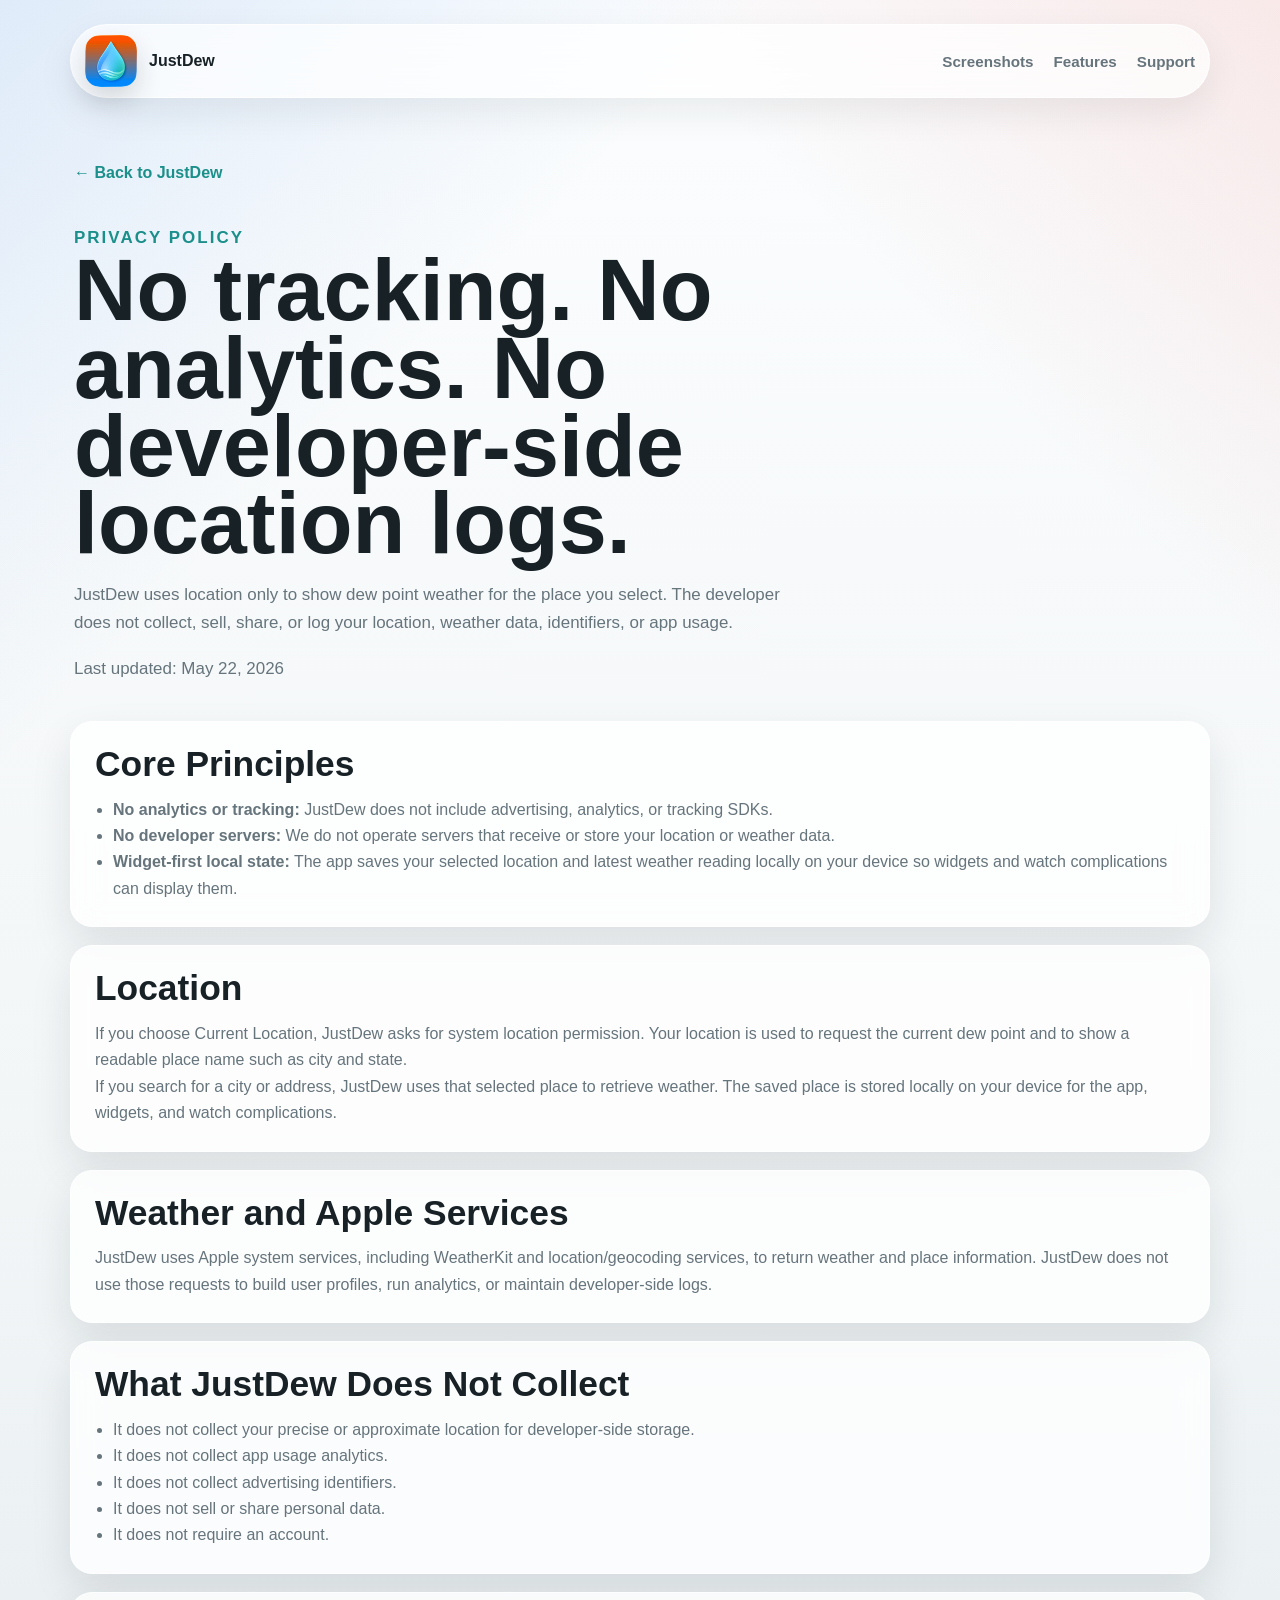
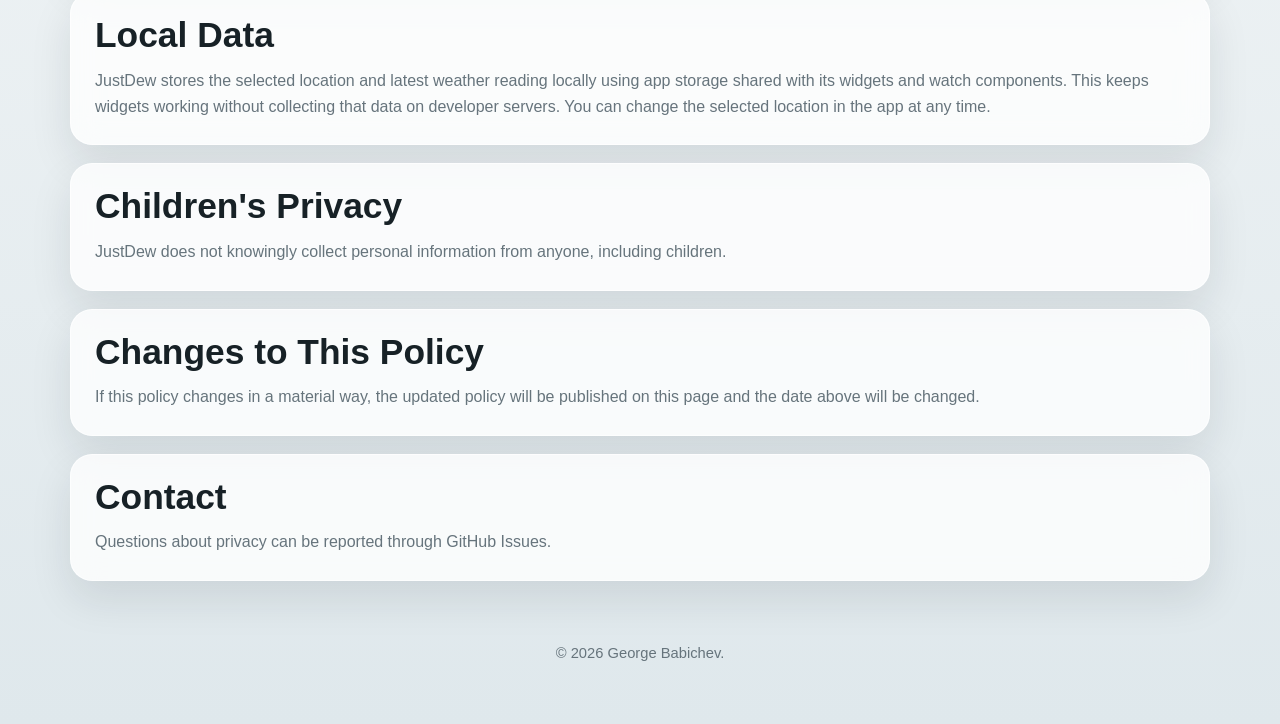
==== docs/PrivacyPolicy.html @ 36a2571c "Added docs" ====
<!DOCTYPE html>
<html lang="en">
<head>
  <meta charset="UTF-8">
  <meta name="viewport" content="width=device-width, initial-scale=1.0">
  <title>JustDew Privacy Policy</title>
  <meta
    name="description"
    content="Privacy policy for JustDew, a dew point weather app that does not collect analytics, tracking data, or developer-side location logs."
  >
  <meta name="theme-color" media="(prefers-color-scheme: light)" content="#f6f8f9">
  <meta name="theme-color" media="(prefers-color-scheme: dark)" content="#101417">
  <link rel="icon" type="image/png" href="./icon.png">
  <link rel="apple-touch-icon" href="./icon.png">
  <link rel="stylesheet" href="./styles.css">
</head>
<body class="info-page">
  <div class="info-shell">
    <nav class="topbar" aria-label="Primary">
      <a class="brand" href="index.html" aria-label="JustDew home">
        <img src="./icon.png" alt="" width="52" height="52">
        <span>JustDew</span>
      </a>
      <div class="nav-links">
        <a href="index.html#screenshots">Screenshots</a>
        <a href="index.html#features">Features</a>
        <a href="Support.html">Support</a>
      </div>
    </nav>

    <header class="info-header">
      <a class="back-link" href="index.html">&larr; Back to JustDew</a>
      <p class="eyebrow">Privacy Policy</p>
      <h1>No tracking. No analytics. No developer-side location logs.</h1>
      <p>
        JustDew uses location only to show dew point weather for the place you select. The developer
        does not collect, sell, share, or log your location, weather data, identifiers, or app usage.
      </p>
      <p class="meta-note">Last updated: May 22, 2026</p>
    </header>

    <main class="policy-shell">
      <section class="policy-card">
        <h2>Core Principles</h2>
        <ul>
          <li><strong>No analytics or tracking:</strong> JustDew does not include advertising, analytics, or tracking SDKs.</li>
          <li><strong>No developer servers:</strong> We do not operate servers that receive or store your location or weather data.</li>
          <li><strong>Widget-first local state:</strong> The app saves your selected location and latest weather reading locally on your device so widgets and watch complications can display them.</li>
        </ul>
      </section>

      <section class="policy-card">
        <h2>Location</h2>
        <p>
          If you choose Current Location, JustDew asks for system location permission. Your location is used
          to request the current dew point and to show a readable place name such as city and state.
        </p>
        <p>
          If you search for a city or address, JustDew uses that selected place to retrieve weather. The saved
          place is stored locally on your device for the app, widgets, and watch complications.
        </p>
      </section>

      <section class="policy-card">
        <h2>Weather and Apple Services</h2>
        <p>
          JustDew uses Apple system services, including WeatherKit and location/geocoding services, to return
          weather and place information. JustDew does not use those requests to build user profiles, run analytics,
          or maintain developer-side logs.
        </p>
      </section>

      <section class="policy-card">
        <h2>What JustDew Does Not Collect</h2>
        <ul>
          <li>It does not collect your precise or approximate location for developer-side storage.</li>
          <li>It does not collect app usage analytics.</li>
          <li>It does not collect advertising identifiers.</li>
          <li>It does not sell or share personal data.</li>
          <li>It does not require an account.</li>
        </ul>
      </section>

      <section class="policy-card">
        <h2>Local Data</h2>
        <p>
          JustDew stores the selected location and latest weather reading locally using app storage shared with
          its widgets and watch components. This keeps widgets working without collecting that data on developer
          servers. You can change the selected location in the app at any time.
        </p>
      </section>

      <section class="policy-card">
        <h2>Children's Privacy</h2>
        <p>JustDew does not knowingly collect personal information from anyone, including children.</p>
      </section>

      <section class="policy-card">
        <h2>Changes to This Policy</h2>
        <p>
          If this policy changes in a material way, the updated policy will be published on this page and the
          date above will be changed.
        </p>
      </section>

      <section class="policy-card">
        <h2>Contact</h2>
        <p>
          Questions about privacy can be reported through
          <a href="https://github.com/gbabichev/JustDew/issues" target="_blank" rel="noreferrer">GitHub Issues</a>.
        </p>
      </section>
    </main>

    <footer class="site-footer">
      <p>&copy; 2026 George Babichev.</p>
    </footer>
  </div>
</body>
</html>
---- docs/styles.css ----
:root {
  color-scheme: light dark;
  --bg: #f3f6f7;
  --bg-deep: #dfe8ec;
  --surface: rgba(255, 255, 255, 0.78);
  --surface-strong: #ffffff;
  --ink: #172126;
  --muted: #66747c;
  --line: rgba(23, 33, 38, 0.12);
  --blue: #2474dc;
  --yellow: #f4cf28;
  --red: #e2352f;
  --teal: #1b8f8a;
  --shadow-lg: 0 28px 70px rgba(23, 33, 38, 0.14);
  --shadow-md: 0 18px 42px rgba(23, 33, 38, 0.1);
  --radius-xl: 32px;
  --radius-lg: 22px;
  --radius-md: 16px;
  --content-width: 1140px;
}

* {
  box-sizing: border-box;
}

html,
body {
  margin: 0;
  min-height: 100%;
}

html {
  scroll-behavior: smooth;
}

body {
  min-width: 320px;
  font-family: "Avenir Next", "Helvetica Neue", Arial, sans-serif;
  color: var(--ink);
  background:
    linear-gradient(135deg, rgba(36, 116, 220, 0.13), transparent 34rem),
    linear-gradient(225deg, rgba(226, 53, 47, 0.1), transparent 30rem),
    linear-gradient(180deg, #fbfdfe 0%, var(--bg) 48%, var(--bg-deep) 100%);
}

img {
  display: block;
  max-width: 100%;
}

a {
  color: inherit;
  text-decoration: none;
}

p,
li {
  color: var(--muted);
  line-height: 1.65;
}

h1,
h2,
h3,
p,
ul,
figure {
  margin-top: 0;
}

.site-shell,
.info-shell {
  width: min(calc(100% - 32px), var(--content-width));
  margin: 0 auto;
}

.site-shell {
  padding: 24px 0 42px;
}

.topbar {
  position: relative;
  z-index: 5;
  display: flex;
  align-items: center;
  justify-content: space-between;
  gap: 24px;
  padding: 10px 14px;
  border: 1px solid rgba(255, 255, 255, 0.72);
  border-radius: 999px;
  background: rgba(255, 255, 255, 0.7);
  box-shadow: 0 14px 36px rgba(23, 33, 38, 0.08);
  backdrop-filter: blur(18px);
}

.brand {
  display: inline-flex;
  align-items: center;
  gap: 12px;
  font-weight: 800;
}

.brand img {
  width: 52px;
  height: 52px;
  border-radius: 15px;
  box-shadow: 0 12px 26px rgba(23, 33, 38, 0.16);
}

.nav-links {
  display: flex;
  align-items: center;
  flex-wrap: wrap;
  justify-content: flex-end;
  gap: 20px;
  color: var(--muted);
  font-size: 0.95rem;
  font-weight: 600;
}

.nav-links a {
  padding: 8px 0;
}

.nav-links a:hover,
.nav-links a:focus-visible,
.back-link:hover,
.back-link:focus-visible {
  color: var(--teal);
}

.hero {
  position: relative;
  display: grid;
  align-items: end;
  min-height: clamp(520px, 72vh, 720px);
  margin-top: 20px;
  overflow: hidden;
  border-radius: var(--radius-xl);
  box-shadow: var(--shadow-lg);
  background: #11181c;
}

.hero::before {
  content: "";
  position: absolute;
  inset: 0;
  z-index: 1;
  background:
    linear-gradient(90deg, rgba(9, 13, 16, 0.92), rgba(9, 13, 16, 0.74) 44%, rgba(9, 13, 16, 0.22) 76%),
    linear-gradient(0deg, rgba(9, 13, 16, 0.78), transparent 52%);
}

.hero-image {
  position: absolute;
  inset: 0;
  width: 100%;
  height: 100%;
  object-fit: cover;
  object-position: center center;
  transform: scale(1.16);
}

.hero-copy {
  position: relative;
  z-index: 2;
  max-width: 660px;
  padding: clamp(28px, 6vw, 64px);
}

.eyebrow {
  margin-bottom: 12px;
  color: var(--teal);
  font-size: 0.78rem;
  font-weight: 800;
  letter-spacing: 0.12em;
  text-transform: uppercase;
}

.hero .eyebrow,
.hero .summary {
  color: rgba(255, 255, 255, 0.76);
}

h1 {
  margin-bottom: 14px;
  color: #ffffff;
  font-size: clamp(4rem, 9vw, 7rem);
  line-height: 0.9;
  letter-spacing: 0;
}

h2 {
  margin-bottom: 14px;
  font-size: clamp(2.2rem, 4vw, 3.6rem);
  line-height: 1;
  letter-spacing: 0;
}

h3 {
  margin-bottom: 8px;
  font-size: 1.05rem;
}

.lede {
  max-width: 620px;
  margin-bottom: 14px;
  color: #ffffff;
  font-size: clamp(1.35rem, 2.4vw, 2rem);
  line-height: 1.25;
  font-weight: 700;
}

.summary {
  max-width: 620px;
  margin-bottom: 0;
  font-size: 1.05rem;
}

.hero-actions,
.card-actions {
  display: flex;
  flex-wrap: wrap;
  gap: 12px;
  margin-top: 26px;
}

.button {
  display: inline-flex;
  align-items: center;
  justify-content: center;
  min-height: 46px;
  padding: 0 18px;
  border: 1px solid transparent;
  border-radius: 999px;
  font-weight: 750;
  transition: transform 160ms ease, background-color 160ms ease, border-color 160ms ease;
}

.button:hover,
.button:focus-visible {
  transform: translateY(-1px);
}

.button-primary {
  color: #ffffff;
  background: linear-gradient(135deg, var(--blue), var(--teal));
  box-shadow: 0 16px 34px rgba(36, 116, 220, 0.24);
}

.button-secondary {
  color: var(--ink);
  border-color: var(--line);
  background: rgba(255, 255, 255, 0.86);
}

.section {
  padding: 58px 0 0;
}

.intro-band {
  max-width: 780px;
}

.intro-band p {
  margin-bottom: 0;
  color: var(--ink);
  font-size: 1.35rem;
  line-height: 1.45;
  font-weight: 700;
}

.section-heading {
  max-width: 760px;
  margin-bottom: 24px;
}

.screenshot-grid {
  display: grid;
  grid-template-columns: repeat(8, minmax(0, 1fr));
  gap: 18px;
  align-items: start;
}

.screenshot-card,
.feature-card,
.info-card,
.policy-card {
  margin: 0;
  padding: 14px;
  border: 1px solid rgba(255, 255, 255, 0.68);
  border-radius: var(--radius-lg);
  background: var(--surface);
  box-shadow: var(--shadow-md);
  backdrop-filter: blur(14px);
}

.screenshot-card img {
  width: 100%;
  height: auto;
  border-radius: 16px;
  object-fit: cover;
  object-position: top center;
}

.phone-card {
  grid-column: span 2;
}

.mac-card {
  grid-column: span 4;
}

.watch-card {
  grid-column: span 4;
}

.watch-card img {
  background: #323031;
  object-position: center center;
}

figcaption {
  margin-top: 10px;
  color: var(--muted);
  font-size: 0.88rem;
  font-weight: 700;
}

.feature-grid,
.info-grid {
  display: grid;
  grid-template-columns: repeat(3, minmax(0, 1fr));
  gap: 18px;
}

.feature-card,
.info-card,
.policy-card {
  padding: 24px;
}

.feature-card p,
.info-card p,
.policy-card p,
.info-card li,
.policy-card li {
  margin-bottom: 0;
}

.split-section {
  display: grid;
  grid-template-columns: repeat(2, minmax(0, 1fr));
  gap: 28px;
}

.split-section article {
  padding-top: 24px;
  border-top: 1px solid var(--line);
}

.site-footer {
  padding: 36px 0 0;
  color: var(--muted);
  font-size: 0.92rem;
  text-align: center;
}

.info-page {
  padding: 24px 0 44px;
}

.info-shell {
  display: grid;
  gap: 24px;
}

.info-header {
  padding: 42px 4px 14px;
}

.info-header h1 {
  max-width: 760px;
  color: var(--ink);
  font-size: clamp(3rem, 7vw, 5.4rem);
}

.info-header p {
  max-width: 720px;
  margin: 18px 0 0;
  font-size: 1.06rem;
}

.back-link {
  display: inline-flex;
  margin-bottom: 24px;
  color: var(--teal);
  font-weight: 750;
}

.policy-shell {
  display: grid;
  gap: 18px;
}

.info-card ul,
.policy-card ul {
  margin: 14px 0 0 18px;
  padding: 0;
}

.info-card h2,
.policy-card h2 {
  font-size: clamp(1.75rem, 1.25rem + 1.2vw, 2.25rem);
  line-height: 1.04;
  text-wrap: balance;
}

.stack-list,
.faq-list {
  display: grid;
  gap: 14px;
  margin-top: 16px;
}

.stack-item,
.faq-item,
.callout {
  padding: 16px 18px;
  border: 1px solid rgba(23, 33, 38, 0.08);
  border-radius: var(--radius-md);
  background: rgba(255, 255, 255, 0.62);
}

.stack-item strong,
.faq-item h3 {
  display: block;
  margin-bottom: 6px;
  color: var(--ink);
}

.callout {
  margin-top: 16px;
  border-left: 4px solid var(--teal);
  color: var(--ink);
}

.meta-note {
  color: var(--muted);
  font-size: 0.94rem;
}

@media (max-width: 960px) {
  .screenshot-grid,
  .feature-grid,
  .info-grid,
  .split-section {
    grid-template-columns: 1fr 1fr;
  }

  .phone-card,
  .watch-card {
    grid-column: span 1;
  }

  .mac-card {
    grid-column: 1 / -1;
  }

}

@media (max-width: 680px) {
  .site-shell,
  .info-shell {
    width: min(calc(100% - 20px), var(--content-width));
  }

  .topbar {
    align-items: flex-start;
    flex-direction: column;
    border-radius: 24px;
  }

  .nav-links {
    justify-content: flex-start;
    gap: 12px 18px;
  }

  .hero {
    min-height: 560px;
    border-radius: 24px;
  }

  .hero::before {
    background:
      linear-gradient(0deg, rgba(9, 13, 16, 0.82), rgba(9, 13, 16, 0.28)),
      linear-gradient(90deg, rgba(9, 13, 16, 0.76), transparent);
  }

  .hero-copy {
    padding: 26px;
  }

  h1 {
    font-size: clamp(3.4rem, 18vw, 5rem);
  }

  .screenshot-grid,
  .feature-grid,
  .info-grid,
  .split-section {
    grid-template-columns: 1fr;
  }

  .phone-card,
  .mac-card,
  .watch-card {
    grid-column: 1 / -1;
  }

  .section {
    padding-top: 42px;
  }

  .feature-card,
  .info-card,
  .policy-card {
    padding: 20px;
    border-radius: 20px;
  }
}

@media (prefers-color-scheme: dark) {
  :root {
    --bg: #101417;
    --bg-deep: #090c0e;
    --surface: rgba(25, 33, 38, 0.82);
    --surface-strong: #192126;
    --ink: #f5f8fa;
    --muted: #a8b5bc;
    --line: rgba(245, 248, 250, 0.12);
    --teal: #60d1ca;
    --shadow-lg: 0 28px 80px rgba(0, 0, 0, 0.45);
    --shadow-md: 0 18px 46px rgba(0, 0, 0, 0.3);
  }

  body {
    background:
      linear-gradient(135deg, rgba(36, 116, 220, 0.12), transparent 34rem),
      linear-gradient(225deg, rgba(226, 53, 47, 0.12), transparent 30rem),
      linear-gradient(180deg, #151b20 0%, var(--bg) 48%, var(--bg-deep) 100%);
  }

  .topbar {
    border-color: rgba(255, 255, 255, 0.12);
    background: rgba(245, 248, 250, 0.86);
  }

  .brand,
  .nav-links,
  .topbar a,
  .button-secondary {
    color: #172126;
  }

  .screenshot-card,
  .feature-card,
  .info-card,
  .policy-card {
    border-color: rgba(255, 255, 255, 0.12);
  }

  .stack-item,
  .faq-item,
  .callout {
    border-color: rgba(255, 255, 255, 0.1);
    background: rgba(255, 255, 255, 0.05);
  }

}
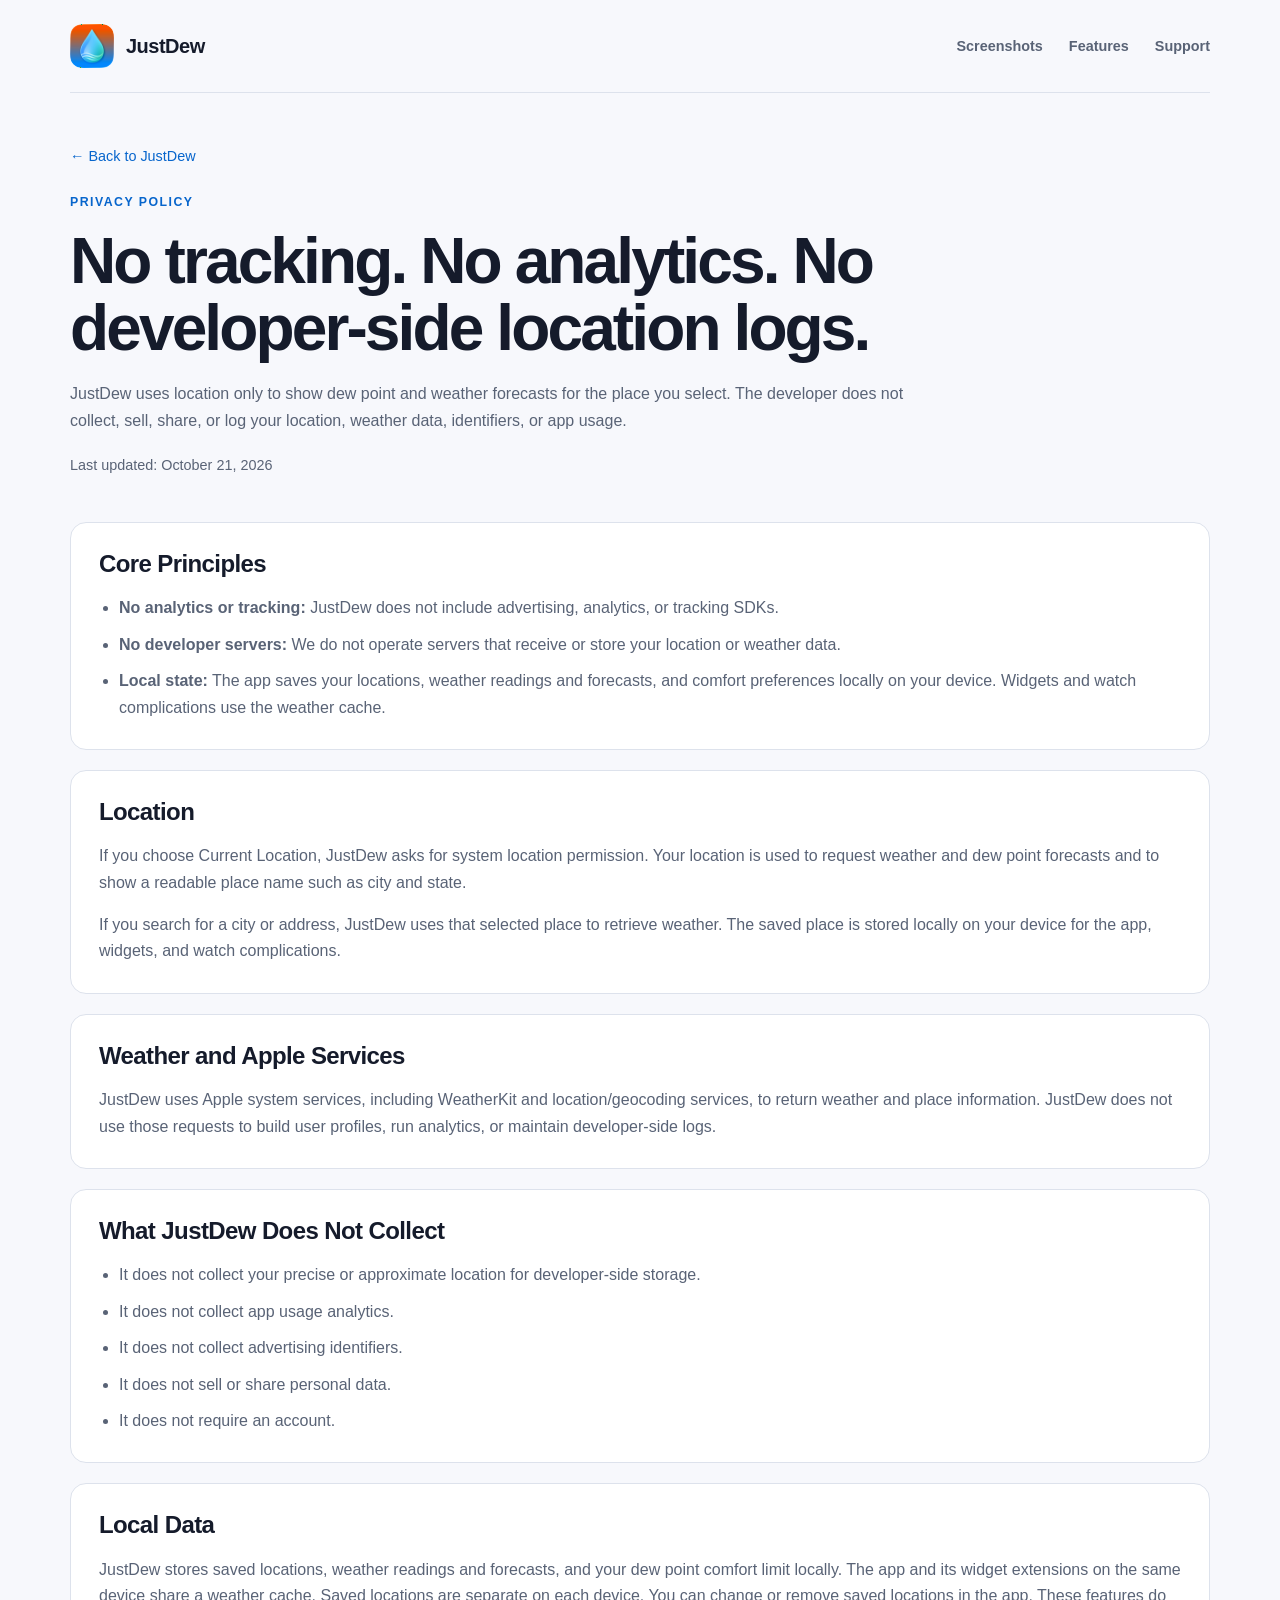
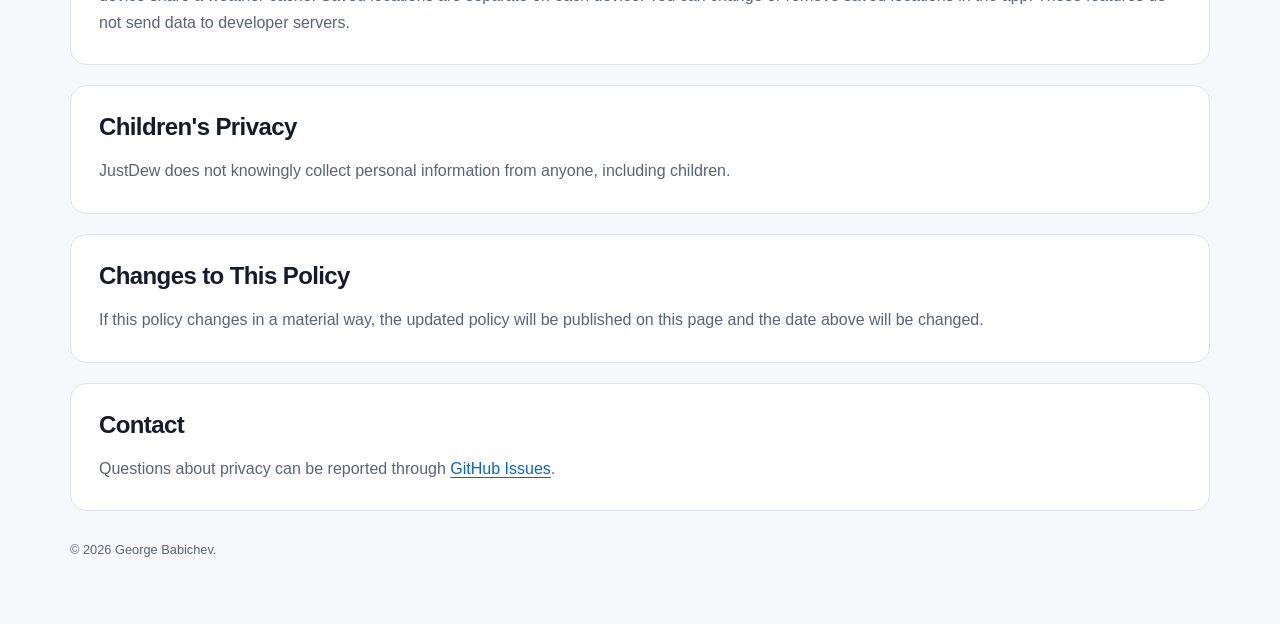
==== commit dd8e50d6: "Updated docs and version to 2.0.0" ====
--- a/docs/PrivacyPolicy.html
+++ b/docs/PrivacyPolicy.html
@@ -33,10 +33,10 @@
       <p class="eyebrow">Privacy Policy</p>
       <h1>No tracking. No analytics. No developer-side location logs.</h1>
       <p>
-        JustDew uses location only to show dew point weather for the place you select. The developer
+        JustDew uses location only to show dew point and weather forecasts for the place you select. The developer
         does not collect, sell, share, or log your location, weather data, identifiers, or app usage.
       </p>
-      <p class="meta-note">Last updated: May 22, 2026</p>
+      <p class="meta-note">Last updated: October 21, 2026</p>
     </header>
 
     <main class="policy-shell">
@@ -45,7 +45,7 @@
         <ul>
           <li><strong>No analytics or tracking:</strong> JustDew does not include advertising, analytics, or tracking SDKs.</li>
           <li><strong>No developer servers:</strong> We do not operate servers that receive or store your location or weather data.</li>
-          <li><strong>Widget-first local state:</strong> The app saves your selected location and latest weather reading locally on your device so widgets and watch complications can display them.</li>
+          <li><strong>Local state:</strong> The app saves your locations, weather readings and forecasts, and comfort preferences locally on your device. Widgets and watch complications use the weather cache.</li>
         </ul>
       </section>
 
@@ -53,7 +53,7 @@
         <h2>Location</h2>
         <p>
           If you choose Current Location, JustDew asks for system location permission. Your location is used
-          to request the current dew point and to show a readable place name such as city and state.
+          to request weather and dew point forecasts and to show a readable place name such as city and state.
         </p>
         <p>
           If you search for a city or address, JustDew uses that selected place to retrieve weather. The saved
@@ -84,9 +84,9 @@
       <section class="policy-card">
         <h2>Local Data</h2>
         <p>
-          JustDew stores the selected location and latest weather reading locally using app storage shared with
-          its widgets and watch components. This keeps widgets working without collecting that data on developer
-          servers. You can change the selected location in the app at any time.
+          JustDew stores saved locations, weather readings and forecasts, and your dew point comfort limit locally.
+          The app and its widget extensions on the same device share a weather cache. Saved locations are separate
+          on each device. You can change or remove saved locations in the app. These features do not send data to developer servers.
         </p>
       </section>
 
--- a/docs/styles.css
+++ b/docs/styles.css
@@ -1,580 +1,156 @@
 :root {
   color-scheme: light dark;
-  --bg: #f3f6f7;
-  --bg-deep: #dfe8ec;
-  --surface: rgba(255, 255, 255, 0.78);
-  --surface-strong: #ffffff;
-  --ink: #172126;
-  --muted: #66747c;
-  --line: rgba(23, 33, 38, 0.12);
-  --blue: #2474dc;
-  --yellow: #f4cf28;
-  --red: #e2352f;
-  --teal: #1b8f8a;
-  --shadow-lg: 0 28px 70px rgba(23, 33, 38, 0.14);
-  --shadow-md: 0 18px 42px rgba(23, 33, 38, 0.1);
-  --radius-xl: 32px;
-  --radius-lg: 22px;
-  --radius-md: 16px;
+  --bg: #f7f8fc;
+  --surface: #fff;
+  --ink: #151b2b;
+  --muted: #596376;
+  --line: #dde2ec;
+  --blue: #0765cc;
+  --soft: #edf2fa;
   --content-width: 1140px;
 }
+* { box-sizing: border-box; }
+html { scroll-behavior: smooth; scroll-padding-top: 28px; }
+body { margin: 0; min-width: 320px; color: var(--ink); background: var(--bg); font-family: -apple-system, BlinkMacSystemFont, "Helvetica Neue", sans-serif; -webkit-font-smoothing: antialiased; }
+img { display: block; max-width: 100%; height: auto; }
+a { color: inherit; text-decoration: none; }
+a:hover { color: var(--blue); }
+a:focus-visible, summary:focus-visible { outline: 3px solid var(--blue); outline-offset: 5px; border-radius: 4px; }
+h1, h2, h3, p, figure { margin: 0; }
+p, li { color: var(--muted); line-height: 1.65; }
+h1, h2 { letter-spacing: -.045em; font-weight: 730; text-wrap: balance; }
+h1 { font-size: clamp(3.5rem, 5.7vw, 5.1rem); line-height: 1.04; }
+h2 { font-size: clamp(2.25rem, 4vw, 3.6rem); line-height: 1.1; }
+h3 { font-size: 1.13rem; line-height: 1.3; margin-bottom: 12px; letter-spacing: -.015em; }
+.site-shell, .info-shell { width: min(calc(100% - 64px), var(--content-width)); margin: 0 auto; }
+.topbar { display: flex; justify-content: space-between; align-items: center; gap: 24px; padding: 24px 0; border-bottom: 1px solid var(--line); }
+.brand { display: inline-flex; gap: 12px; align-items: center; font-size: 1.25rem; font-weight: 750; letter-spacing: -.025em; }
+.brand img { width: 44px; height: 44px; border-radius: 12px; }
+.nav-links { display: flex; flex-wrap: wrap; justify-content: flex-end; gap: 12px 26px; font-size: .9rem; font-weight: 550; color: var(--muted); }
+.nav-links a { padding: 8px 0; }
+.skip-link { position: absolute; top: -80px; left: 16px; z-index: 10; padding: 12px 20px; background: var(--surface); border: 2px solid var(--blue); }
+.skip-link:focus { top: 12px; }
+.hero { display: grid; grid-template-columns: 1.25fr 1fr; align-items: center; gap: 7%; padding: 56px 0 64px; }
+.hero-copy { padding: 20px 0; }
+.release-tag { display: inline-block; padding: 7px 12px; background: var(--soft); color: var(--blue); border-radius: 7px; font-size: .82rem; font-weight: 650; margin-bottom: 26px; }
+.lede { font-size: 1.55rem; line-height: 1.35; font-weight: 550; color: var(--ink); margin-top: 24px; letter-spacing: -.025em; }
+.summary { max-width: 490px; margin-top: 20px; font-size: 1.04rem; }
+.hero-actions, .card-actions { display: flex; align-items: center; flex-wrap: wrap; gap: 20px; margin-top: 30px; }
+.button { display: inline-flex; align-items: center; justify-content: center; gap: 14px; min-height: 48px; padding: 13px 20px; border-radius: 10px; font-size: .91rem; font-weight: 600; line-height: 1.3; text-align: center; }
+.button-primary { background: var(--blue); color: #fff; }
+.button-primary:hover { background: #004c9f; color: #fff; }
+.button-secondary { background: var(--soft); color: var(--ink); }
+.text-link { font-size: .91rem; font-weight: 600; color: var(--blue); }
+.pricing-note { margin-top: 16px; color: var(--ink); font-size: .91rem; font-weight: 600; }
+.platform-note { margin-top: 24px; font-size: .77rem; }
+.hero-visual { display: flex; justify-content: center; background: #eee8eb; border-radius: 24px; overflow: hidden; border: 1px solid var(--line); }
+.hero-visual img { max-height: 660px; width: auto; }
+.release-band { display: grid; grid-template-columns: repeat(3, 1fr); border-top: 1px solid var(--line); border-bottom: 1px solid var(--line); padding: 30px 0; gap: 40px; }
+.release-band span { color: var(--blue); display: block; font-size: .75rem; font-weight: 650; margin-bottom: 12px; }
+.release-band strong { display: block; font-size: 1.05rem; margin-bottom: 8px; }
+.release-band p { font-size: .91rem; }
+.section { padding-top: 104px; }
+.section-heading { max-width: 750px; margin-bottom: 34px; }
+.eyebrow { color: var(--blue); font-size: .77rem; font-weight: 650; text-transform: uppercase; letter-spacing: .12em; margin-bottom: 16px; }
+.section-heading > p:last-child:not(.eyebrow) { max-width: 670px; margin-top: 22px; font-size: 1.06rem; }
+.feature-grid, .info-grid { display: grid; grid-template-columns: repeat(3, minmax(0, 1fr)); gap: 18px; }
+.feature-card { background: var(--surface); padding: 28px; border: 1px solid var(--line); border-radius: 16px; }
+.feature-card p { font-size: .94rem; }
+.feature-mark { display: block; color: var(--blue); font-size: 1.8rem; margin-bottom: 26px; }
+.detail-strip { margin-top: 24px; display: grid; grid-template-columns: 1fr 180px; align-items: center; gap: 40px; padding: 24px 28px; background: var(--soft); border-radius: 14px; }
+.detail-strip p { font-size: .92rem; }
+.detail-strip strong { color: var(--ink); }
+.comfort-spectrum { height: 7px; border-radius: 10px; background: linear-gradient(90deg, #2474dc, #f4cf28 50%, #e2352f); }
+.phone-gallery { display: grid; grid-template-columns: repeat(4, minmax(0, 1fr)); gap: 18px; }
+.phone-gallery img, .wide-gallery img, .portrait-gallery img, .tablet-figure img, .watch-gallery img { width: 100%; border-radius: 15px; border: 1px solid var(--line); }
+figcaption { margin-top: 12px; color: var(--muted); font-size: .81rem; line-height: 1.5; }
+.widget-notes { display: grid; grid-template-columns: 1fr 1fr; gap: 40px; padding: 28px 0 0; }
+.widget-notes p { font-size: .94rem; }
+.widget-notes strong { display: block; color: var(--ink); margin-bottom: 6px; }
+.wide-gallery, .portrait-gallery { display: grid; grid-template-columns: repeat(2, minmax(0, 1fr)); gap: 24px; }
+.more-screens { margin-top: 24px; border-bottom: 1px solid var(--line); }
+.more-screens summary { cursor: pointer; padding: 16px 0; font-size: .94rem; color: var(--blue); font-weight: 600; }
+.more-screens .portrait-gallery { padding: 12px 0 28px; max-width: 800px; margin: 0 auto; }
+.tablet-figure img { max-width: 100%; }
+.tablet-section > .wide-gallery .tablet-figure img { aspect-ratio: 4 / 3; height: auto; object-fit: contain; object-position: center; background: #eee8eb; }
+.watch-gallery { display: grid; grid-template-columns: repeat(4, minmax(0, 1fr)); gap: 18px; }
+.secondary-features .text-link { display: inline-block; margin-top: 20px; }
+.download-section { margin-top: 100px; padding: 58px 24px; border-top: 1px solid var(--line); border-bottom: 1px solid var(--line); text-align: center; }
+.download-section img { margin: 0 auto 24px; border-radius: 18px; }
+.download-section p { margin: 20px 0 26px; }
+.site-footer { padding: 28px 0 36px; display: flex; justify-content: space-between; align-items: center; gap: 20px; font-size: .8rem; color: var(--muted); }
+.site-footer div { display: flex; gap: 24px; }
+.info-page { padding-bottom: 28px; }
+.info-header { padding: 54px 0 20px; max-width: 850px; }
+.back-link { display: inline-block; color: var(--blue); font-size: .9rem; margin-bottom: 28px; }
+.info-header h1 { font-size: clamp(2.5rem, 5vw, 4rem); }
+.info-header p:not(.eyebrow) { margin-top: 20px; }
+.info-grid { margin-top: 24px; grid-template-columns: repeat(2, minmax(0, 1fr)); }
+.info-card, .policy-card { padding: 28px; border: 1px solid var(--line); border-radius: 16px; background: var(--surface); }
+.info-card h2, .policy-card h2 { font-size: 1.5rem; letter-spacing: -.025em; margin-bottom: 18px; }
+.info-card a:not(.button), .policy-card a { color: var(--blue); text-decoration: underline; text-underline-offset: 3px; }
+.info-card ul, .policy-card ul { padding-left: 20px; margin-bottom: 0; }
+.info-card li + li, .policy-card li + li { margin-top: 10px; }
+.policy-shell { display: grid; gap: 20px; margin-top: 24px; }
+.policy-card p + p { margin-top: 16px; }
+.stack-list, .faq-list { display: grid; gap: 22px; margin-top: 20px; }
+.stack-item, .faq-item { border-top: 1px solid var(--line); padding-top: 18px; }
+.stack-item strong { display: block; margin-bottom: 10px; }
+.faq-item h3 { font-size: 1rem; }
+.faq-item p, .callout, .meta-note { font-size: .9rem; }
+.callout { padding: 16px; background: var(--soft); border-radius: 10px; margin-top: 24px; color: var(--ink); }
+@media (max-width: 960px) {
+  .hero { gap: 5%; grid-template-columns: 1.1fr 1fr; }
+  h1 { font-size: 3.5rem; }
+  .hero-actions { gap: 18px; }
+  .feature-grid { grid-template-columns: 1fr; }
+  .feature-card { padding: 24px; }
+  .feature-mark { margin-bottom: 14px; }
+  .phone-gallery, .watch-gallery { grid-template-columns: repeat(2, minmax(0, 1fr)); gap: 24px; }
+  .phone-gallery img { max-height: 600px; object-fit: contain; background: #eee8eb; }
+}
+@media (max-width: 680px) {
+  .site-shell, .info-shell { width: calc(100% - 36px); }
+  .topbar { flex-wrap: wrap; padding: 20px 0; gap: 16px; }
+  .nav-links { justify-content: flex-start; gap: 10px 20px; font-size: .83rem; }
+  .hero { grid-template-columns: 1fr; padding: 32px 0 40px; gap: 30px; }
+  .hero-copy { padding: 0; }
+  h1 { font-size: clamp(3.1rem, 12vw, 4rem); }
+  .lede { font-size: 1.35rem; }
+  .hero-visual { max-width: 360px; margin: 0 auto; }
+  .hero-visual img { max-height: 650px; }
+  .release-band { grid-template-columns: 1fr; gap: 24px; }
+  .release-band span { display: inline; margin-right: 14px; }
+  .release-band strong { display: inline; }
+  .release-band p { margin-top: 8px; }
+  .section { padding-top: 64px; }
+  h2 { font-size: 2.35rem; }
+  .detail-strip, .widget-notes, .wide-gallery, .info-grid { grid-template-columns: 1fr; gap: 22px; }
+  .detail-strip { padding: 24px; }
+  .comfort-spectrum { width: 140px; }
+  .phone-gallery, .watch-gallery, .portrait-gallery { gap: 12px; }
+  .phone-gallery img { max-height: none; }
+  figcaption { font-size: .76rem; }
+  .download-section { margin-top: 64px; padding: 42px 12px; }
+  .site-footer { align-items: flex-start; flex-direction: column; gap: 12px; }
+}
+@media (prefers-color-scheme: dark) {
+  :root { --bg: #10141c; --surface: #191f2b; --ink: #f1f4fc; --muted: #b0b9cb; --line: #303a4d; --blue: #80b9ff; --soft: #1d2b42; }
+  .button-primary { background: #0765cc; color: #fff; }
+  .button-primary:hover { background: #125fb3; }
+}
+@media (prefers-reduced-motion: reduce) { html { scroll-behavior: auto; } }
 
-* {
-  box-sizing: border-box;
+.developer-card { display: grid; grid-template-columns: 112px minmax(0, 1fr) auto; align-items: center; gap: 28px; margin-top: 32px; padding: 28px; background: var(--surface); border: 1px solid var(--line); border-radius: 16px; }
+.developer-portrait { width: 112px; height: 132px; object-fit: cover; border-radius: 12px; }
+.developer-copy .eyebrow { margin-bottom: 8px; font-size: .7rem; }
+.developer-copy h2 { font-size: 1.4rem; letter-spacing: -.025em; line-height: 1.25; margin-bottom: 10px; }
+.developer-copy > p:last-child { max-width: 580px; font-size: .9rem; }
+.developer-link { padding: 12px 0 12px 12px; }
+.developer-domain { display: block; margin-top: 6px; color: var(--muted); font-size: .75rem; font-weight: 400; }
+@media (max-width: 680px) {
+  .developer-card { grid-template-columns: 72px minmax(0, 1fr); gap: 18px; padding: 22px; }
+  .developer-portrait { width: 72px; height: 86px; align-self: start; }
+  .developer-copy h2 { font-size: 1.2rem; }
+  .developer-link { grid-column: 1 / -1; padding: 0; }
 }
-
-html,
-body {
-  margin: 0;
-  min-height: 100%;
-}
-
-html {
-  scroll-behavior: smooth;
-}
-
-body {
-  min-width: 320px;
-  font-family: "Avenir Next", "Helvetica Neue", Arial, sans-serif;
-  color: var(--ink);
-  background:
-    linear-gradient(135deg, rgba(36, 116, 220, 0.13), transparent 34rem),
-    linear-gradient(225deg, rgba(226, 53, 47, 0.1), transparent 30rem),
-    linear-gradient(180deg, #fbfdfe 0%, var(--bg) 48%, var(--bg-deep) 100%);
-}
-
-img {
-  display: block;
-  max-width: 100%;
-}
-
-a {
-  color: inherit;
-  text-decoration: none;
-}
-
-p,
-li {
-  color: var(--muted);
-  line-height: 1.65;
-}
-
-h1,
-h2,
-h3,
-p,
-ul,
-figure {
-  margin-top: 0;
-}
-
-.site-shell,
-.info-shell {
-  width: min(calc(100% - 32px), var(--content-width));
-  margin: 0 auto;
-}
-
-.site-shell {
-  padding: 24px 0 42px;
-}
-
-.topbar {
-  position: relative;
-  z-index: 5;
-  display: flex;
-  align-items: center;
-  justify-content: space-between;
-  gap: 24px;
-  padding: 10px 14px;
-  border: 1px solid rgba(255, 255, 255, 0.72);
-  border-radius: 999px;
-  background: rgba(255, 255, 255, 0.7);
-  box-shadow: 0 14px 36px rgba(23, 33, 38, 0.08);
-  backdrop-filter: blur(18px);
-}
-
-.brand {
-  display: inline-flex;
-  align-items: center;
-  gap: 12px;
-  font-weight: 800;
-}
-
-.brand img {
-  width: 52px;
-  height: 52px;
-  border-radius: 15px;
-  box-shadow: 0 12px 26px rgba(23, 33, 38, 0.16);
-}
-
-.nav-links {
-  display: flex;
-  align-items: center;
-  flex-wrap: wrap;
-  justify-content: flex-end;
-  gap: 20px;
-  color: var(--muted);
-  font-size: 0.95rem;
-  font-weight: 600;
-}
-
-.nav-links a {
-  padding: 8px 0;
-}
-
-.nav-links a:hover,
-.nav-links a:focus-visible,
-.back-link:hover,
-.back-link:focus-visible {
-  color: var(--teal);
-}
-
-.hero {
-  position: relative;
-  display: grid;
-  align-items: end;
-  min-height: clamp(520px, 72vh, 720px);
-  margin-top: 20px;
-  overflow: hidden;
-  border-radius: var(--radius-xl);
-  box-shadow: var(--shadow-lg);
-  background: #11181c;
-}
-
-.hero::before {
-  content: "";
-  position: absolute;
-  inset: 0;
-  z-index: 1;
-  background:
-    linear-gradient(90deg, rgba(9, 13, 16, 0.92), rgba(9, 13, 16, 0.74) 44%, rgba(9, 13, 16, 0.22) 76%),
-    linear-gradient(0deg, rgba(9, 13, 16, 0.78), transparent 52%);
-}
-
-.hero-image {
-  position: absolute;
-  inset: 0;
-  width: 100%;
-  height: 100%;
-  object-fit: cover;
-  object-position: center center;
-  transform: scale(1.16);
-}
-
-.hero-copy {
-  position: relative;
-  z-index: 2;
-  max-width: 660px;
-  padding: clamp(28px, 6vw, 64px);
-}
-
-.eyebrow {
-  margin-bottom: 12px;
-  color: var(--teal);
-  font-size: 0.78rem;
-  font-weight: 800;
-  letter-spacing: 0.12em;
-  text-transform: uppercase;
-}
-
-.hero .eyebrow,
-.hero .summary {
-  color: rgba(255, 255, 255, 0.76);
-}
-
-h1 {
-  margin-bottom: 14px;
-  color: #ffffff;
-  font-size: clamp(4rem, 9vw, 7rem);
-  line-height: 0.9;
-  letter-spacing: 0;
-}
-
-h2 {
-  margin-bottom: 14px;
-  font-size: clamp(2.2rem, 4vw, 3.6rem);
-  line-height: 1;
-  letter-spacing: 0;
-}
-
-h3 {
-  margin-bottom: 8px;
-  font-size: 1.05rem;
-}
-
-.lede {
-  max-width: 620px;
-  margin-bottom: 14px;
-  color: #ffffff;
-  font-size: clamp(1.35rem, 2.4vw, 2rem);
-  line-height: 1.25;
-  font-weight: 700;
-}
-
-.summary {
-  max-width: 620px;
-  margin-bottom: 0;
-  font-size: 1.05rem;
-}
-
-.hero-actions,
-.card-actions {
-  display: flex;
-  flex-wrap: wrap;
-  gap: 12px;
-  margin-top: 26px;
-}
-
-.button {
-  display: inline-flex;
-  align-items: center;
-  justify-content: center;
-  min-height: 46px;
-  padding: 0 18px;
-  border: 1px solid transparent;
-  border-radius: 999px;
-  font-weight: 750;
-  transition: transform 160ms ease, background-color 160ms ease, border-color 160ms ease;
-}
-
-.button:hover,
-.button:focus-visible {
-  transform: translateY(-1px);
-}
-
-.button-primary {
-  color: #ffffff;
-  background: linear-gradient(135deg, var(--blue), var(--teal));
-  box-shadow: 0 16px 34px rgba(36, 116, 220, 0.24);
-}
-
-.button-secondary {
-  color: var(--ink);
-  border-color: var(--line);
-  background: rgba(255, 255, 255, 0.86);
-}
-
-.section {
-  padding: 58px 0 0;
-}
-
-.intro-band {
-  max-width: 780px;
-}
-
-.intro-band p {
-  margin-bottom: 0;
-  color: var(--ink);
-  font-size: 1.35rem;
-  line-height: 1.45;
-  font-weight: 700;
-}
-
-.section-heading {
-  max-width: 760px;
-  margin-bottom: 24px;
-}
-
-.screenshot-grid {
-  display: grid;
-  grid-template-columns: repeat(8, minmax(0, 1fr));
-  gap: 18px;
-  align-items: start;
-}
-
-.screenshot-card,
-.feature-card,
-.info-card,
-.policy-card {
-  margin: 0;
-  padding: 14px;
-  border: 1px solid rgba(255, 255, 255, 0.68);
-  border-radius: var(--radius-lg);
-  background: var(--surface);
-  box-shadow: var(--shadow-md);
-  backdrop-filter: blur(14px);
-}
-
-.screenshot-card img {
-  width: 100%;
-  height: auto;
-  border-radius: 16px;
-  object-fit: cover;
-  object-position: top center;
-}
-
-.phone-card {
-  grid-column: span 2;
-}
-
-.mac-card {
-  grid-column: span 4;
-}
-
-.watch-card {
-  grid-column: span 4;
-}
-
-.watch-card img {
-  background: #323031;
-  object-position: center center;
-}
-
-figcaption {
-  margin-top: 10px;
-  color: var(--muted);
-  font-size: 0.88rem;
-  font-weight: 700;
-}
-
-.feature-grid,
-.info-grid {
-  display: grid;
-  grid-template-columns: repeat(3, minmax(0, 1fr));
-  gap: 18px;
-}
-
-.feature-card,
-.info-card,
-.policy-card {
-  padding: 24px;
-}
-
-.feature-card p,
-.info-card p,
-.policy-card p,
-.info-card li,
-.policy-card li {
-  margin-bottom: 0;
-}
-
-.split-section {
-  display: grid;
-  grid-template-columns: repeat(2, minmax(0, 1fr));
-  gap: 28px;
-}
-
-.split-section article {
-  padding-top: 24px;
-  border-top: 1px solid var(--line);
-}
-
-.site-footer {
-  padding: 36px 0 0;
-  color: var(--muted);
-  font-size: 0.92rem;
-  text-align: center;
-}
-
-.info-page {
-  padding: 24px 0 44px;
-}
-
-.info-shell {
-  display: grid;
-  gap: 24px;
-}
-
-.info-header {
-  padding: 42px 4px 14px;
-}
-
-.info-header h1 {
-  max-width: 760px;
-  color: var(--ink);
-  font-size: clamp(3rem, 7vw, 5.4rem);
-}
-
-.info-header p {
-  max-width: 720px;
-  margin: 18px 0 0;
-  font-size: 1.06rem;
-}
-
-.back-link {
-  display: inline-flex;
-  margin-bottom: 24px;
-  color: var(--teal);
-  font-weight: 750;
-}
-
-.policy-shell {
-  display: grid;
-  gap: 18px;
-}
-
-.info-card ul,
-.policy-card ul {
-  margin: 14px 0 0 18px;
-  padding: 0;
-}
-
-.info-card h2,
-.policy-card h2 {
-  font-size: clamp(1.75rem, 1.25rem + 1.2vw, 2.25rem);
-  line-height: 1.04;
-  text-wrap: balance;
-}
-
-.stack-list,
-.faq-list {
-  display: grid;
-  gap: 14px;
-  margin-top: 16px;
-}
-
-.stack-item,
-.faq-item,
-.callout {
-  padding: 16px 18px;
-  border: 1px solid rgba(23, 33, 38, 0.08);
-  border-radius: var(--radius-md);
-  background: rgba(255, 255, 255, 0.62);
-}
-
-.stack-item strong,
-.faq-item h3 {
-  display: block;
-  margin-bottom: 6px;
-  color: var(--ink);
-}
-
-.callout {
-  margin-top: 16px;
-  border-left: 4px solid var(--teal);
-  color: var(--ink);
-}
-
-.meta-note {
-  color: var(--muted);
-  font-size: 0.94rem;
-}
-
-@media (max-width: 960px) {
-  .screenshot-grid,
-  .feature-grid,
-  .info-grid,
-  .split-section {
-    grid-template-columns: 1fr 1fr;
-  }
-
-  .phone-card,
-  .watch-card {
-    grid-column: span 1;
-  }
-
-  .mac-card {
-    grid-column: 1 / -1;
-  }
-
-}
-
-@media (max-width: 680px) {
-  .site-shell,
-  .info-shell {
-    width: min(calc(100% - 20px), var(--content-width));
-  }
-
-  .topbar {
-    align-items: flex-start;
-    flex-direction: column;
-    border-radius: 24px;
-  }
-
-  .nav-links {
-    justify-content: flex-start;
-    gap: 12px 18px;
-  }
-
-  .hero {
-    min-height: 560px;
-    border-radius: 24px;
-  }
-
-  .hero::before {
-    background:
-      linear-gradient(0deg, rgba(9, 13, 16, 0.82), rgba(9, 13, 16, 0.28)),
-      linear-gradient(90deg, rgba(9, 13, 16, 0.76), transparent);
-  }
-
-  .hero-copy {
-    padding: 26px;
-  }
-
-  h1 {
-    font-size: clamp(3.4rem, 18vw, 5rem);
-  }
-
-  .screenshot-grid,
-  .feature-grid,
-  .info-grid,
-  .split-section {
-    grid-template-columns: 1fr;
-  }
-
-  .phone-card,
-  .mac-card,
-  .watch-card {
-    grid-column: 1 / -1;
-  }
-
-  .section {
-    padding-top: 42px;
-  }
-
-  .feature-card,
-  .info-card,
-  .policy-card {
-    padding: 20px;
-    border-radius: 20px;
-  }
-}
-
-@media (prefers-color-scheme: dark) {
-  :root {
-    --bg: #101417;
-    --bg-deep: #090c0e;
-    --surface: rgba(25, 33, 38, 0.82);
-    --surface-strong: #192126;
-    --ink: #f5f8fa;
-    --muted: #a8b5bc;
-    --line: rgba(245, 248, 250, 0.12);
-    --teal: #60d1ca;
-    --shadow-lg: 0 28px 80px rgba(0, 0, 0, 0.45);
-    --shadow-md: 0 18px 46px rgba(0, 0, 0, 0.3);
-  }
-
-  body {
-    background:
-      linear-gradient(135deg, rgba(36, 116, 220, 0.12), transparent 34rem),
-      linear-gradient(225deg, rgba(226, 53, 47, 0.12), transparent 30rem),
-      linear-gradient(180deg, #151b20 0%, var(--bg) 48%, var(--bg-deep) 100%);
-  }
-
-  .topbar {
-    border-color: rgba(255, 255, 255, 0.12);
-    background: rgba(245, 248, 250, 0.86);
-  }
-
-  .brand,
-  .nav-links,
-  .topbar a,
-  .button-secondary {
-    color: #172126;
-  }
-
-  .screenshot-card,
-  .feature-card,
-  .info-card,
-  .policy-card {
-    border-color: rgba(255, 255, 255, 0.12);
-  }
-
-  .stack-item,
-  .faq-item,
-  .callout {
-    border-color: rgba(255, 255, 255, 0.1);
-    background: rgba(255, 255, 255, 0.05);
-  }
-
-}
